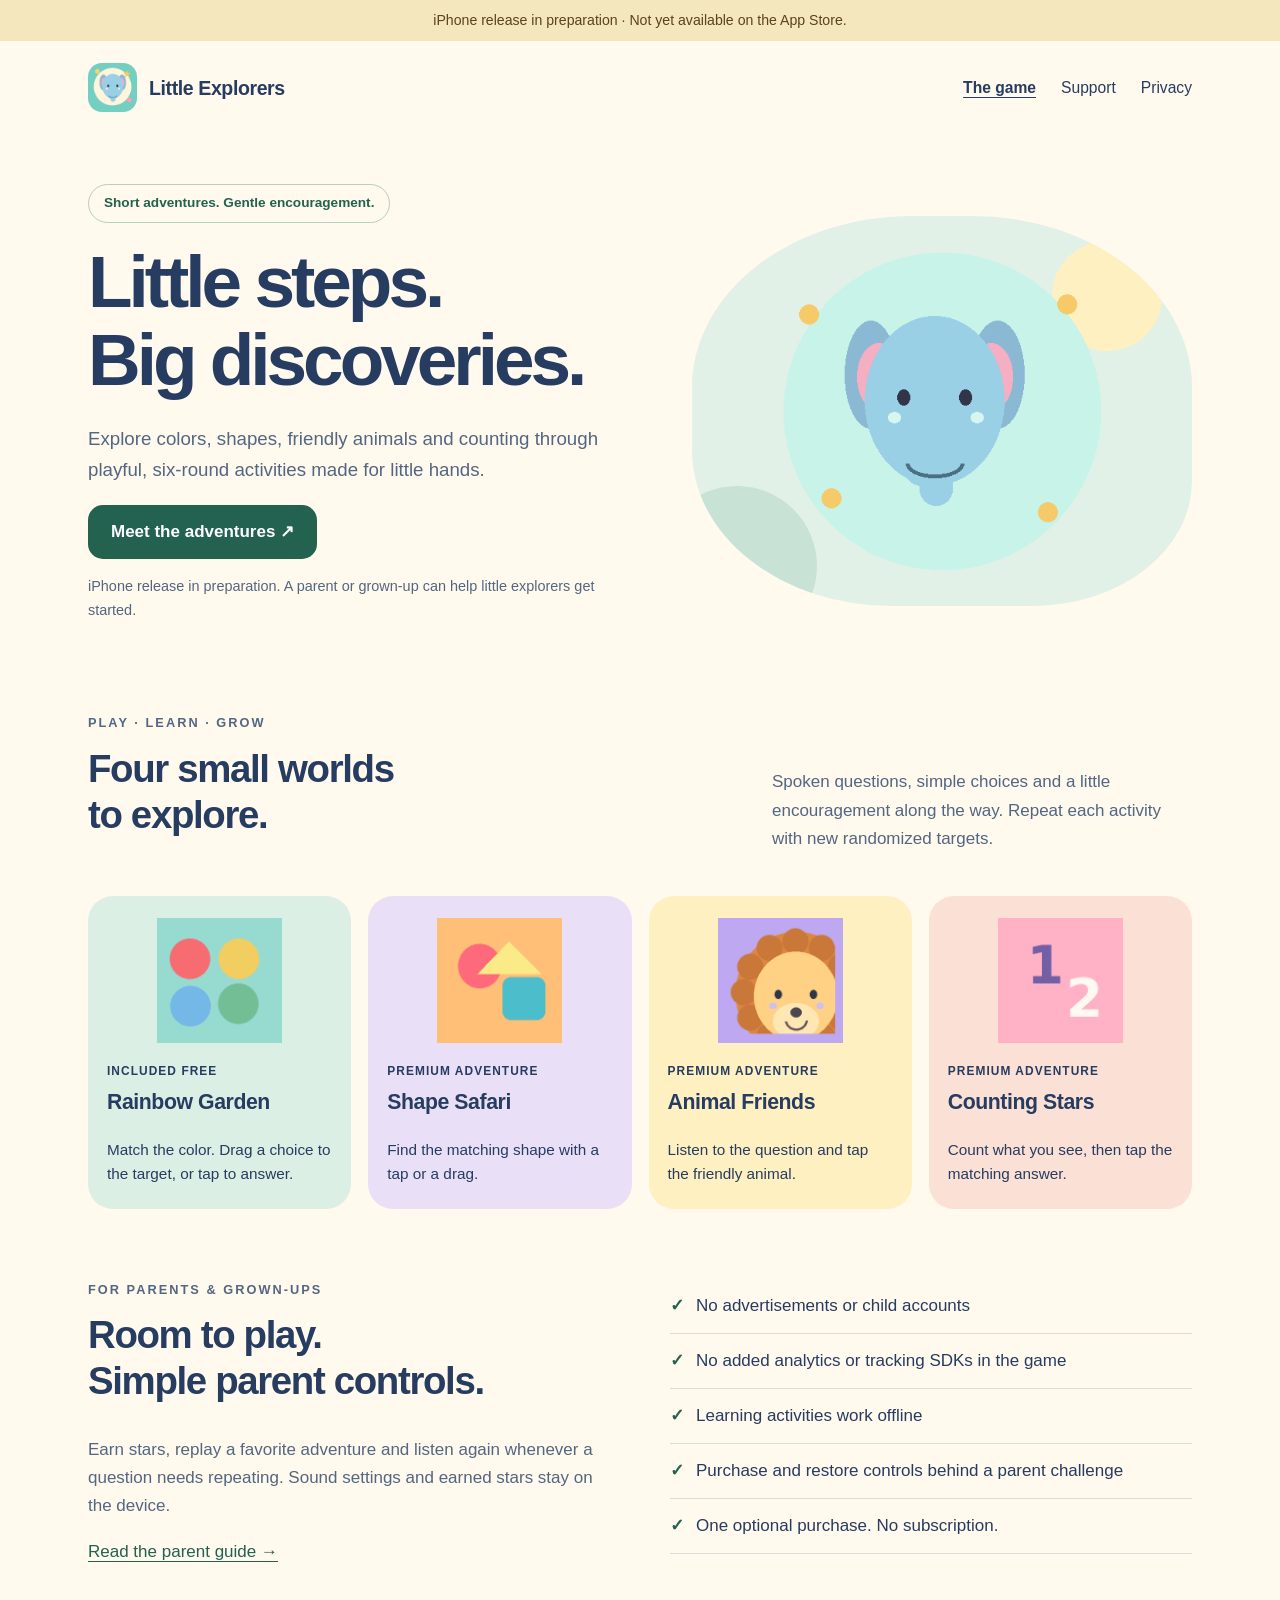
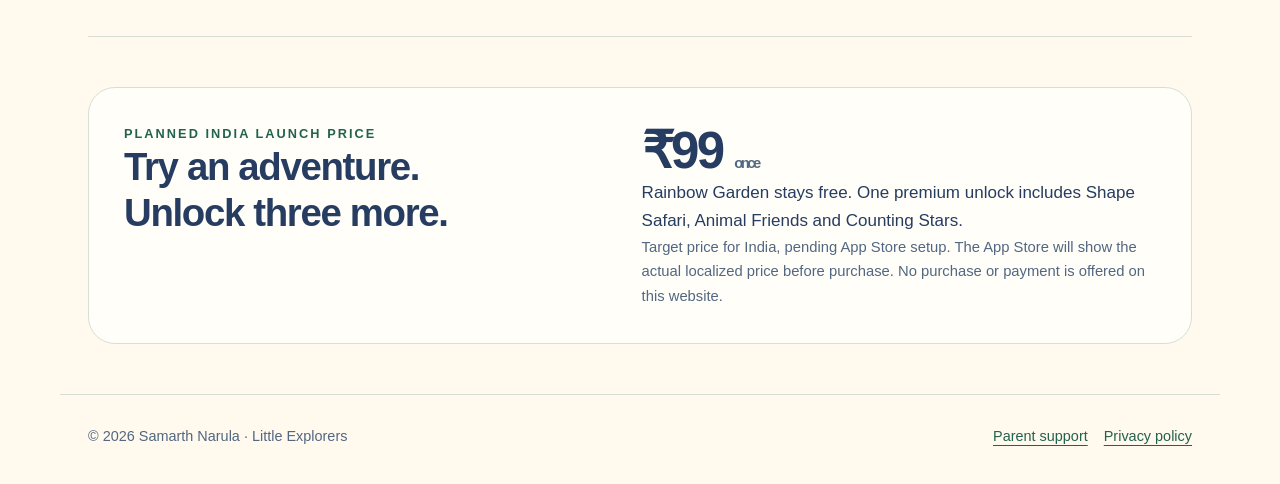
==== index.html @ 3664446c "Publish Little Explorers parent website Add the public game information, parent support and privacy " ====
<!doctype html>
<html lang="en"><head><meta charset="utf-8"><meta name="viewport" content="width=device-width,initial-scale=1"><meta name="description" content="Meet Rainbow Garden, Shape Safari, Animal Friends and Counting Stars. Parent information for the Little Explorers iPhone game."><meta name="robots" content="index,follow"><meta name="theme-color" content="#fff9ee"><title>Gentle learning adventures · Little Explorers</title><link rel="icon" href="./app_icon_256.png"><link rel="stylesheet" href="./styles.css"></head>
<body><a class="skip" href="#main">Skip to content</a><div class="draft">iPhone release in preparation · Not yet available on the App Store.</div>
<header><a class="brand" href="./"><img src="./app_icon_256.png" alt="" width="49" height="49">Little Explorers</a><nav aria-label="Main navigation"><a href="./" aria-current="page">The game</a><a href="./support.html">Support</a><a href="./privacy.html">Privacy</a></nav></header>
<main id="main" class="landing"><section class="hero"><div><span class="pill">Short adventures. Gentle encouragement.</span><h1>Little steps.<br>Big discoveries.</h1><p>Explore colors, shapes, friendly animals and counting through playful, six-round activities made for little hands.</p><a class="button" href="#adventures">Meet the adventures <span aria-hidden="true">&nbsp;↗</span></a><p class="note">iPhone release in preparation. A parent or grown-up can help little explorers get started.</p></div><div class="hero-art"><img src="./mascot.png" alt="The smiling Little Explorers mascot" width="350" height="360"></div></section>
<section id="adventures"><div class="section-head"><div><p class="eyebrow">Play · Learn · Grow</p><h2>Four small worlds<br>to explore.</h2></div><p>Spoken questions, simple choices and a little encouragement along the way. Repeat each activity with new randomized targets.</p></div><div class="activities">
<article class="activity colors"><img src="./colors.png" alt="Colorful Rainbow Garden artwork" width="240" height="150"><span class="tag">Included free</span><h3>Rainbow Garden</h3><p>Match the color. Drag a choice to the target, or tap to answer.</p></article>
<article class="activity shapes"><img src="./shapes.png" alt="Shape Safari artwork" width="240" height="150"><span class="tag">Premium adventure</span><h3>Shape Safari</h3><p>Find the matching shape with a tap or a drag.</p></article>
<article class="activity animals"><img src="./animals.png" alt="Animal Friends artwork" width="240" height="150"><span class="tag">Premium adventure</span><h3>Animal Friends</h3><p>Listen to the question and tap the friendly animal.</p></article>
<article class="activity count"><img src="./count.png" alt="Counting Stars artwork" width="240" height="150"><span class="tag">Premium adventure</span><h3>Counting Stars</h3><p>Count what you see, then tap the matching answer.</p></article></div></section>
<section class="parents" aria-labelledby="parents-title"><div><p class="eyebrow">For parents & grown-ups</p><h2 id="parents-title">Room to play.<br>Simple parent controls.</h2><p>Earn stars, replay a favorite adventure and listen again whenever a question needs repeating. Sound settings and earned stars stay on the device.</p><a href="./support.html">Read the parent guide →</a></div><ul class="facts"><li>No advertisements or child accounts</li><li>No added analytics or tracking SDKs in the game</li><li>Learning activities work offline</li><li>Purchase and restore controls behind a parent challenge</li><li>One optional purchase. No subscription.</li></ul></section>
<section class="purchase" aria-labelledby="price-title"><div><p class="eyebrow">Planned India launch price</p><h2 id="price-title">Try an adventure.<br>Unlock three more.</h2></div><div><p class="price">₹99 <span class="small">once</span></p><p>Rainbow Garden stays free. One premium unlock includes Shape Safari, Animal Friends and Counting Stars.</p><p class="small">Target price for India, pending App Store setup. The App Store will show the actual localized price before purchase. No purchase or payment is offered on this website.</p></div></section></main>
<footer><p>© 2026 Samarth Narula · Little Explorers</p><div><a href="./support.html">Parent support</a><a href="./privacy.html">Privacy policy</a></div></footer></body></html>
---- styles.css ----
:root{--ink:#263c60;--muted:#526781;--cream:#fff9ee;--mint:#dcefe5;--purple:#e9e0f7;--yellow:#fff0c1;--coral:#fbe0d6;--line:#d8ded7;--green:#22624e;--white:#fffef9;font-family:ui-rounded,'SF Pro Rounded',-apple-system,BlinkMacSystemFont,'Segoe UI',sans-serif;color:var(--ink);background:var(--cream);font-size:17px;line-height:1.65}*{box-sizing:border-box}body{margin:0}a{color:var(--green);text-underline-offset:4px}a:hover{text-decoration-thickness:2px}a:focus-visible,summary:focus-visible{outline:3px solid #7557ab;outline-offset:5px;border-radius:3px}.skip{position:absolute;top:-80px;left:16px;background:white;padding:12px;z-index:10}.skip:focus{top:8px}.draft{background:#f4e6bd;color:#5c431a;text-align:center;padding:9px 20px;font-size:.83rem}header,main,footer{max-width:1160px;margin:auto;padding-left:28px;padding-right:28px}header{display:flex;align-items:center;justify-content:space-between;gap:24px;padding-top:22px;padding-bottom:22px}.brand{display:flex;gap:12px;align-items:center;text-decoration:none;color:var(--ink);font-weight:800;letter-spacing:-.4px;font-size:1.15rem}.brand img{width:49px;height:49px;border-radius:14px}nav{display:flex;gap:25px;align-items:center;font-size:.92rem}nav a{color:var(--ink);text-decoration:none}nav a[aria-current=page]{text-decoration:underline;font-weight:700}.eyebrow{text-transform:uppercase;font-size:.75rem;letter-spacing:.16em;font-weight:800;color:var(--green)}h1,h2,h3,p{margin-top:0}h1{font-size:clamp(2.4rem,5.7vw,4.8rem);line-height:1.08;letter-spacing:-.055em;margin-bottom:24px}h2{font-size:clamp(1.7rem,3vw,2.6rem);line-height:1.2;letter-spacing:-.035em}h3{font-size:1.25rem;line-height:1.3;letter-spacing:-.02em}.hero{display:grid;grid-template-columns:1.1fr 1fr;gap:55px;align-items:center;padding-top:50px;padding-bottom:75px}.hero p{font-size:1.1rem;max-width:520px;color:var(--muted)}.hero-art{position:relative;background:#e2f1e7;border-radius:44% 44% 32% 40%;min-height:390px;display:flex;justify-content:center;align-items:center;overflow:hidden}.hero-art:before,.hero-art:after{content:'';position:absolute;width:110px;height:110px;border-radius:50%;background:var(--yellow);top:25px;right:30px}.hero-art:after{width:160px;height:160px;background:#c9e2d6;top:auto;right:auto;bottom:-40px;left:-35px}.hero-art img{position:relative;z-index:1;width:72%;max-width:340px;height:auto;object-fit:contain}.pill{display:inline-block;font-size:.8rem;font-weight:700;border:1px solid #b6d0c0;border-radius:30px;padding:7px 15px;margin-bottom:20px;color:var(--green)}.button{display:inline-flex;align-items:center;justify-content:center;padding:13px 23px;border-radius:15px;background:var(--green);color:white;text-decoration:none;font-weight:700;min-height:48px}.note{font-size:.85rem!important;margin-top:16px;color:var(--muted)}section{scroll-margin-top:30px}.section-head{display:flex;justify-content:space-between;align-items:flex-end;gap:40px;margin-bottom:26px}.section-head p{max-width:420px;color:var(--muted)}.activities{display:grid;grid-template-columns:repeat(4,1fr);gap:17px}.activity{border-radius:25px;padding:22px 19px 23px}.activity img{width:100%;height:125px;object-fit:contain;margin-bottom:10px}.activity p{font-size:.9rem;line-height:1.55;margin-bottom:0}.tag{font-size:.7rem;text-transform:uppercase;letter-spacing:.09em;font-weight:800;display:block;margin-bottom:8px}.colors{background:var(--mint)}.shapes{background:var(--purple)}.animals{background:var(--yellow)}.count{background:var(--coral)}.parents{display:grid;grid-template-columns:1fr 1fr;gap:60px;padding:70px 0;border-bottom:1px solid var(--line)}.parents p{color:var(--muted)}.facts{list-style:none;padding:0;margin:0}.facts li{padding:13px 0 13px 26px;border-bottom:1px solid var(--line);position:relative}.facts li:before{content:'✓';position:absolute;left:0;color:var(--green);font-weight:800}.purchase{background:var(--white);border:1px solid var(--line);border-radius:27px;padding:35px;display:grid;grid-template-columns:1fr 1.1fr;gap:50px;margin:50px 0}.purchase p{margin:0}.price{font-size:3rem;font-weight:800;letter-spacing:-.05em;line-height:1.1}.small{font-size:.87rem;color:var(--muted)}footer{padding-top:30px;padding-bottom:35px;display:flex;justify-content:space-between;gap:25px;border-top:1px solid var(--line);font-size:.85rem;color:var(--muted)}footer p{margin:0}footer a{margin-left:16px}.document{max-width:820px;padding-top:40px;padding-bottom:65px}.document h1{font-size:clamp(2.3rem,5vw,3.7rem);margin-bottom:18px}.document h2{font-size:1.45rem;margin-top:37px;margin-bottom:12px;letter-spacing:-.02em}.document li{margin-bottom:10px}.document .lead{font-size:1.12rem;color:var(--muted)}.contact{padding:27px;background:var(--mint);border-radius:22px;margin:28px 0;overflow-wrap:anywhere}.contact p:last-child{margin:0}.contact a{font-size:1.05rem;font-weight:700}.draft-note{border-left:4px solid #ac8119;padding:16px 20px;background:#fff1cb;border-radius:0 12px 12px 0;margin:26px 0}.draft-note p{margin:0}.meta{font-size:.9rem;color:var(--muted);padding:15px 0;border-bottom:1px solid var(--line)}details{padding:19px 0;border-bottom:1px solid var(--line)}summary{cursor:pointer;font-weight:700;padding-right:15px}details p,details ol{margin-top:14px;margin-bottom:0}.inline-links a{margin-right:18px}@media(max-width:860px){.activities{grid-template-columns:repeat(2,1fr)}.hero{gap:25px}.hero-art{min-height:310px}.parents{gap:30px}.section-head{display:block}.purchase{gap:28px}.hero h1{font-size:3.2rem}}@media(max-width:580px){:root{font-size:16px}header,main,footer{padding-left:20px;padding-right:20px}header{flex-wrap:wrap;gap:16px;padding-top:18px;padding-bottom:10px}nav{width:100%;justify-content:space-between;gap:16px}.brand{font-size:1.12rem}.hero{grid-template-columns:1fr;gap:30px;padding-top:33px;padding-bottom:45px}.hero h1{font-size:3.2rem}.hero-art{min-height:270px;max-height:290px}.hero-art img{height:245px;width:auto}.section-head{margin-bottom:20px}.activities{gap:12px}.activity{padding:17px 14px;border-radius:20px}.activity img{height:95px}.activity h3{font-size:1.13rem}.parents,.purchase{grid-template-columns:1fr;gap:22px}.parents{padding:45px 0}.purchase{padding:25px;margin:35px 0}.document{padding-top:30px;padding-bottom:45px}.document h1{font-size:2.5rem}.document h2{font-size:1.4rem}footer{display:block}footer p{margin-bottom:9px}footer a{margin-left:0;margin-right:16px}.draft{font-size:.77rem}}@media(prefers-reduced-motion:no-preference){html{scroll-behavior:smooth}}
nav a{min-height:44px;display:inline-flex;align-items:center}summary{padding-top:8px;padding-bottom:8px}@media(max-width:580px){.hero h1{font-size:clamp(2.4rem,11vw,3.2rem)}}
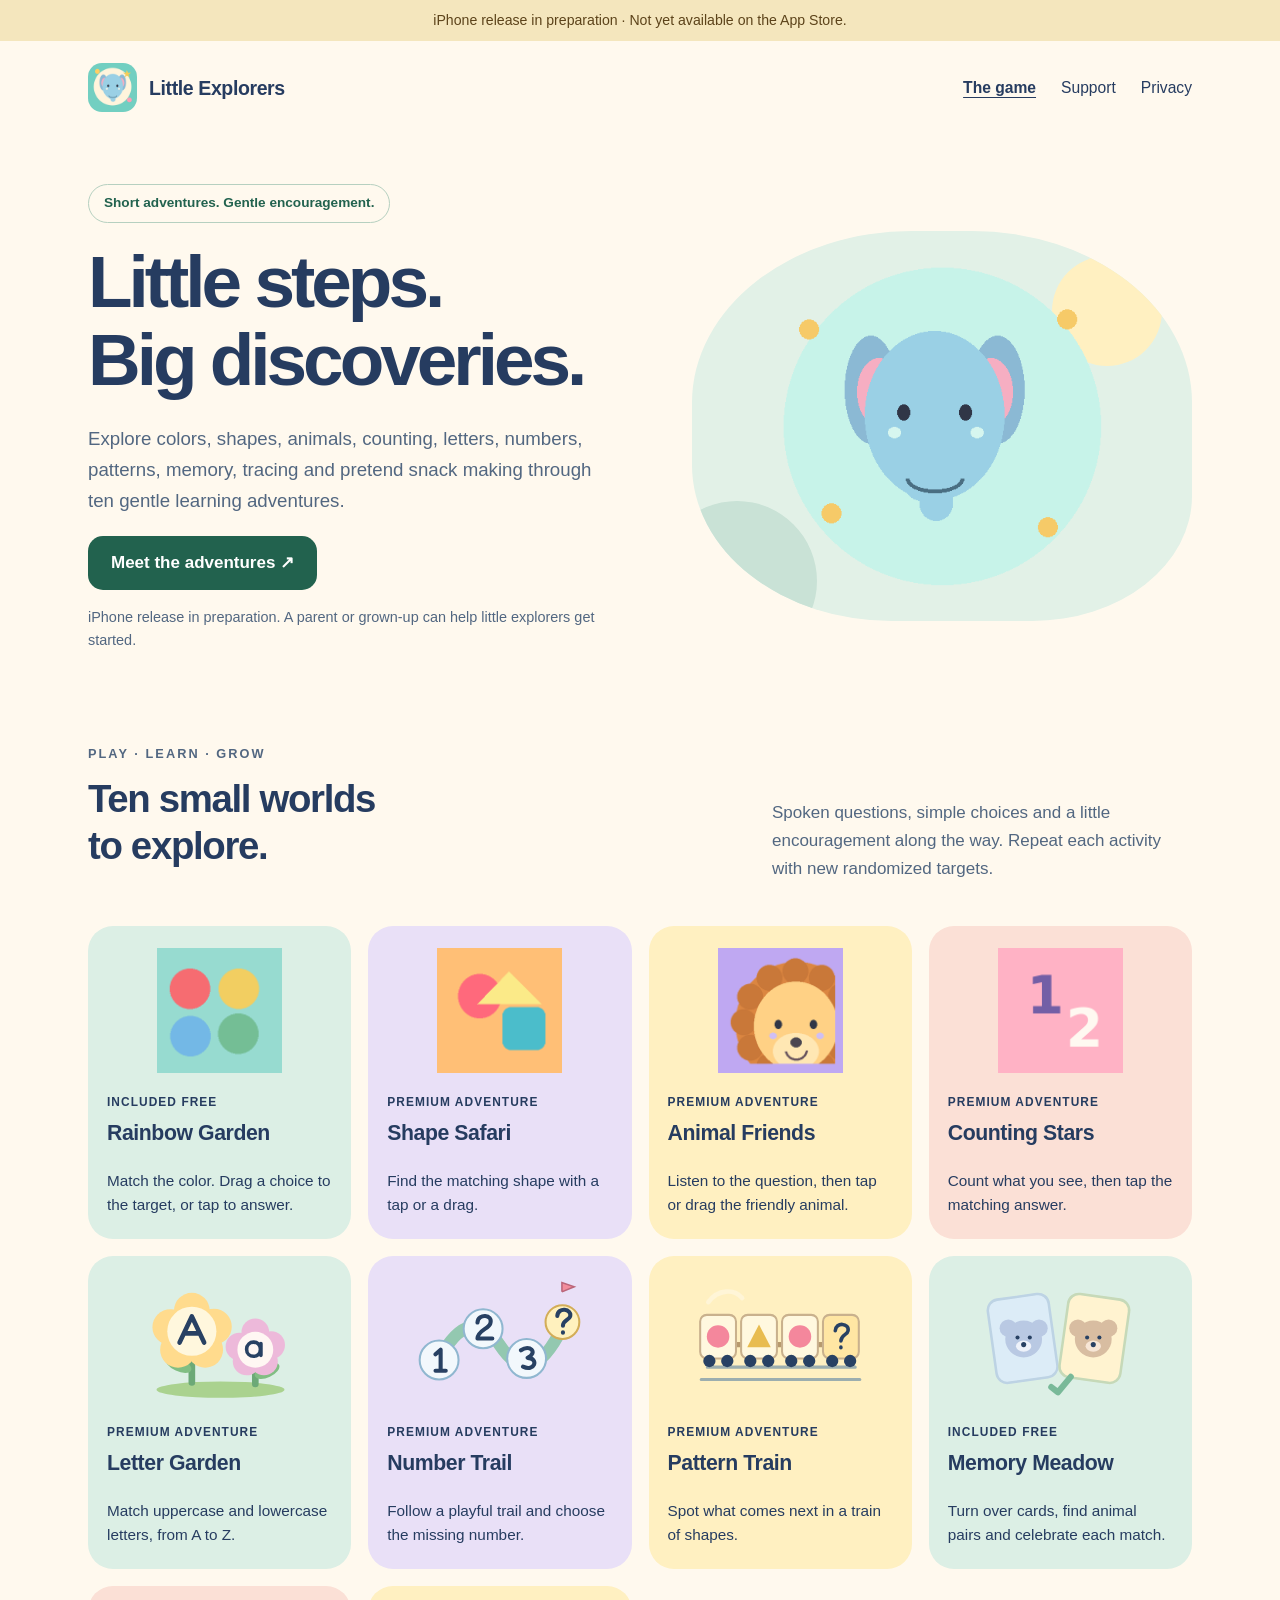
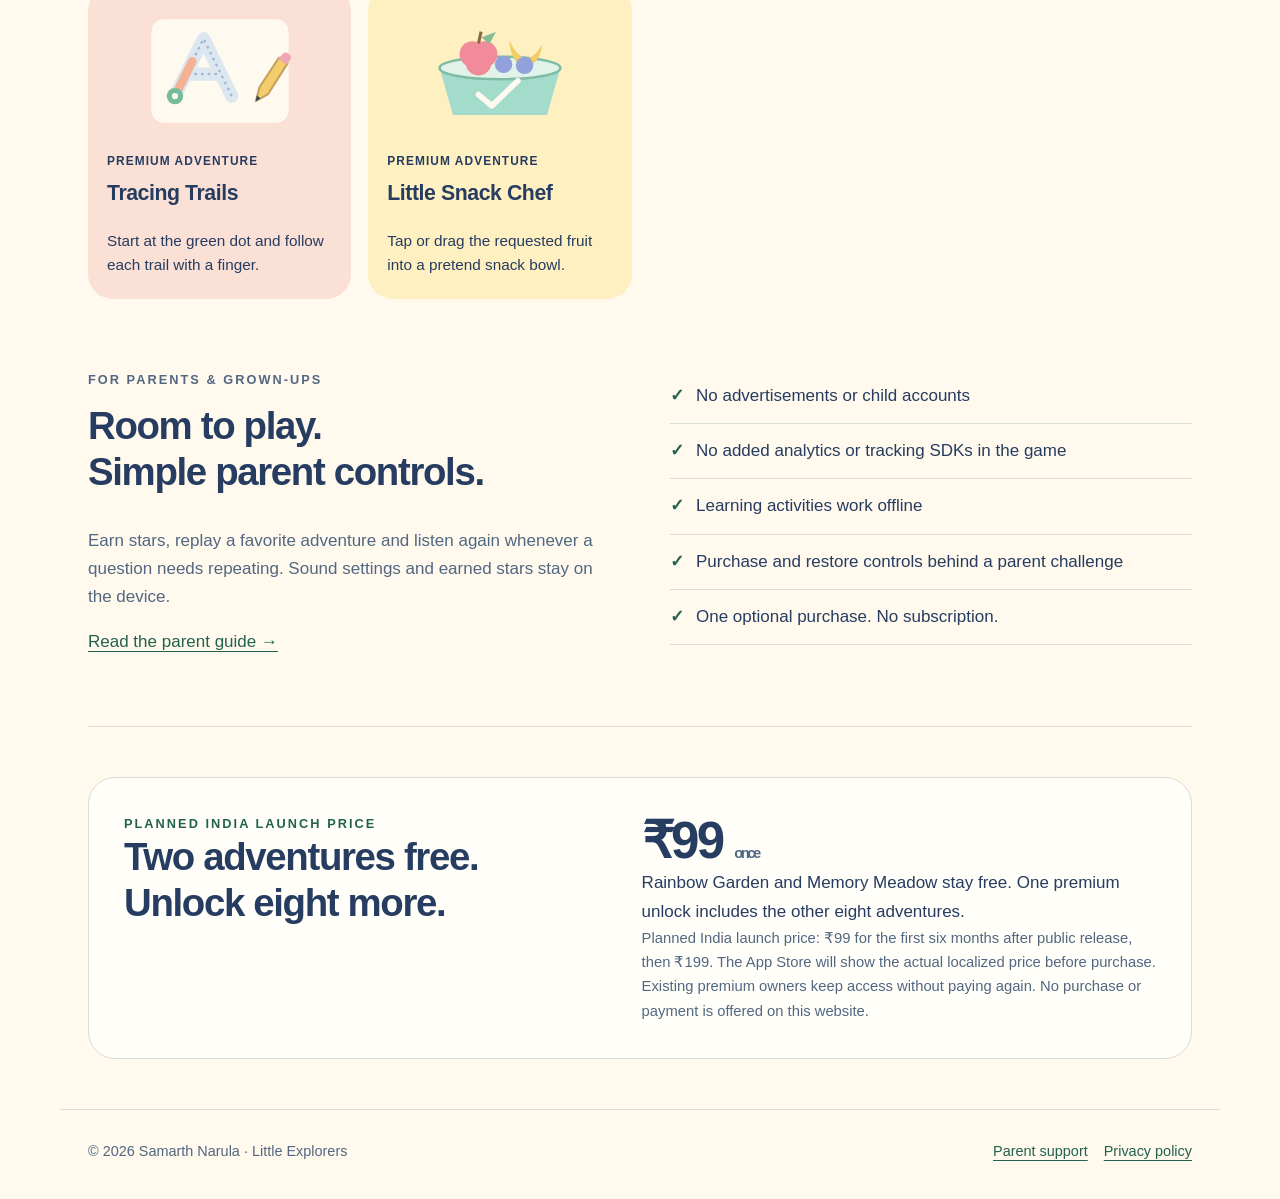
==== commit 0f1ad6d9: "Describe ten adventures and the free plus premium edition" ====
--- a/index.html
+++ b/index.html
@@ -1,13 +1,13 @@
 <!doctype html>
-<html lang="en"><head><meta charset="utf-8"><meta name="viewport" content="width=device-width,initial-scale=1"><meta name="description" content="Meet Rainbow Garden, Shape Safari, Animal Friends and Counting Stars. Parent information for the Little Explorers iPhone game."><meta name="robots" content="index,follow"><meta name="theme-color" content="#fff9ee"><title>Gentle learning adventures · Little Explorers</title><link rel="icon" href="./app_icon_256.png"><link rel="stylesheet" href="./styles.css"></head>
+<html lang="en"><head><meta charset="utf-8"><meta name="viewport" content="width=device-width,initial-scale=1"><meta name="description" content="Ten learning adventures for iPhone and iPad. Rainbow Garden and Memory Meadow are free; eight more unlock with one optional purchase."><meta name="robots" content="index,follow"><meta name="theme-color" content="#fff9ee"><title>Gentle learning adventures · Little Explorers</title><link rel="icon" href="./app_icon_256.png"><link rel="stylesheet" href="./styles.css"></head>
 <body><a class="skip" href="#main">Skip to content</a><div class="draft">iPhone release in preparation · Not yet available on the App Store.</div>
 <header><a class="brand" href="./"><img src="./app_icon_256.png" alt="" width="49" height="49">Little Explorers</a><nav aria-label="Main navigation"><a href="./" aria-current="page">The game</a><a href="./support.html">Support</a><a href="./privacy.html">Privacy</a></nav></header>
-<main id="main" class="landing"><section class="hero"><div><span class="pill">Short adventures. Gentle encouragement.</span><h1>Little steps.<br>Big discoveries.</h1><p>Explore colors, shapes, friendly animals and counting through playful, six-round activities made for little hands.</p><a class="button" href="#adventures">Meet the adventures <span aria-hidden="true">&nbsp;↗</span></a><p class="note">iPhone release in preparation. A parent or grown-up can help little explorers get started.</p></div><div class="hero-art"><img src="./mascot.png" alt="The smiling Little Explorers mascot" width="350" height="360"></div></section>
-<section id="adventures"><div class="section-head"><div><p class="eyebrow">Play · Learn · Grow</p><h2>Four small worlds<br>to explore.</h2></div><p>Spoken questions, simple choices and a little encouragement along the way. Repeat each activity with new randomized targets.</p></div><div class="activities">
+<main id="main" class="landing"><section class="hero"><div><span class="pill">Short adventures. Gentle encouragement.</span><h1>Little steps.<br>Big discoveries.</h1><p>Explore colors, shapes, animals, counting, letters, numbers, patterns, memory, tracing and pretend snack making through ten gentle learning adventures.</p><a class="button" href="#adventures">Meet the adventures <span aria-hidden="true">&nbsp;↗</span></a><p class="note">iPhone release in preparation. A parent or grown-up can help little explorers get started.</p></div><div class="hero-art"><img src="./mascot.png" alt="The smiling Little Explorers mascot" width="350" height="360"></div></section>
+<section id="adventures"><div class="section-head"><div><p class="eyebrow">Play · Learn · Grow</p><h2>Ten small worlds<br>to explore.</h2></div><p>Spoken questions, simple choices and a little encouragement along the way. Repeat each activity with new randomized targets.</p></div><div class="activities">
 <article class="activity colors"><img src="./colors.png" alt="Colorful Rainbow Garden artwork" width="240" height="150"><span class="tag">Included free</span><h3>Rainbow Garden</h3><p>Match the color. Drag a choice to the target, or tap to answer.</p></article>
 <article class="activity shapes"><img src="./shapes.png" alt="Shape Safari artwork" width="240" height="150"><span class="tag">Premium adventure</span><h3>Shape Safari</h3><p>Find the matching shape with a tap or a drag.</p></article>
-<article class="activity animals"><img src="./animals.png" alt="Animal Friends artwork" width="240" height="150"><span class="tag">Premium adventure</span><h3>Animal Friends</h3><p>Listen to the question and tap the friendly animal.</p></article>
-<article class="activity count"><img src="./count.png" alt="Counting Stars artwork" width="240" height="150"><span class="tag">Premium adventure</span><h3>Counting Stars</h3><p>Count what you see, then tap the matching answer.</p></article></div></section>
+<article class="activity animals"><img src="./animals.png" alt="Animal Friends artwork" width="240" height="150"><span class="tag">Premium adventure</span><h3>Animal Friends</h3><p>Listen to the question, then tap or drag the friendly animal.</p></article>
+<article class="activity count"><img src="./count.png" alt="Counting Stars artwork" width="240" height="150"><span class="tag">Premium adventure</span><h3>Counting Stars</h3><p>Count what you see, then tap the matching answer.</p></article><article class="activity colors"><img src="./letters.svg" alt="Letter Garden artwork" width="240" height="150"><span class="tag">Premium adventure</span><h3>Letter Garden</h3><p>Match uppercase and lowercase letters, from A to Z.</p></article><article class="activity shapes"><img src="./numbers.svg" alt="Number Trail artwork" width="240" height="150"><span class="tag">Premium adventure</span><h3>Number Trail</h3><p>Follow a playful trail and choose the missing number.</p></article><article class="activity animals"><img src="./patterns.svg" alt="Pattern Train artwork" width="240" height="150"><span class="tag">Premium adventure</span><h3>Pattern Train</h3><p>Spot what comes next in a train of shapes.</p></article><article class="activity colors"><img src="./memory.svg" alt="Memory Meadow artwork" width="240" height="150"><span class="tag">Included free</span><h3>Memory Meadow</h3><p>Turn over cards, find animal pairs and celebrate each match.</p></article><article class="activity count"><img src="./tracing.svg" alt="Tracing Trails artwork" width="240" height="150"><span class="tag">Premium adventure</span><h3>Tracing Trails</h3><p>Start at the green dot and follow each trail with a finger.</p></article><article class="activity animals"><img src="./snack.svg" alt="Little Snack Chef artwork" width="240" height="150"><span class="tag">Premium adventure</span><h3>Little Snack Chef</h3><p>Tap or drag the requested fruit into a pretend snack bowl.</p></article></div></section>
 <section class="parents" aria-labelledby="parents-title"><div><p class="eyebrow">For parents & grown-ups</p><h2 id="parents-title">Room to play.<br>Simple parent controls.</h2><p>Earn stars, replay a favorite adventure and listen again whenever a question needs repeating. Sound settings and earned stars stay on the device.</p><a href="./support.html">Read the parent guide →</a></div><ul class="facts"><li>No advertisements or child accounts</li><li>No added analytics or tracking SDKs in the game</li><li>Learning activities work offline</li><li>Purchase and restore controls behind a parent challenge</li><li>One optional purchase. No subscription.</li></ul></section>
-<section class="purchase" aria-labelledby="price-title"><div><p class="eyebrow">Planned India launch price</p><h2 id="price-title">Try an adventure.<br>Unlock three more.</h2></div><div><p class="price">₹99 <span class="small">once</span></p><p>Rainbow Garden stays free. One premium unlock includes Shape Safari, Animal Friends and Counting Stars.</p><p class="small">Target price for India, pending App Store setup. The App Store will show the actual localized price before purchase. No purchase or payment is offered on this website.</p></div></section></main>
+<section class="purchase" aria-labelledby="price-title"><div><p class="eyebrow">Planned India launch price</p><h2 id="price-title">Two adventures free.<br>Unlock eight more.</h2></div><div><p class="price">₹99 <span class="small">once</span></p><p>Rainbow Garden and Memory Meadow stay free. One premium unlock includes the other eight adventures.</p><p class="small">Planned India launch price: ₹99 for the first six months after public release, then ₹199. The App Store will show the actual localized price before purchase. Existing premium owners keep access without paying again. No purchase or payment is offered on this website.</p></div></section></main>
 <footer><p>© 2026 Samarth Narula · Little Explorers</p><div><a href="./support.html">Parent support</a><a href="./privacy.html">Privacy policy</a></div></footer></body></html>
